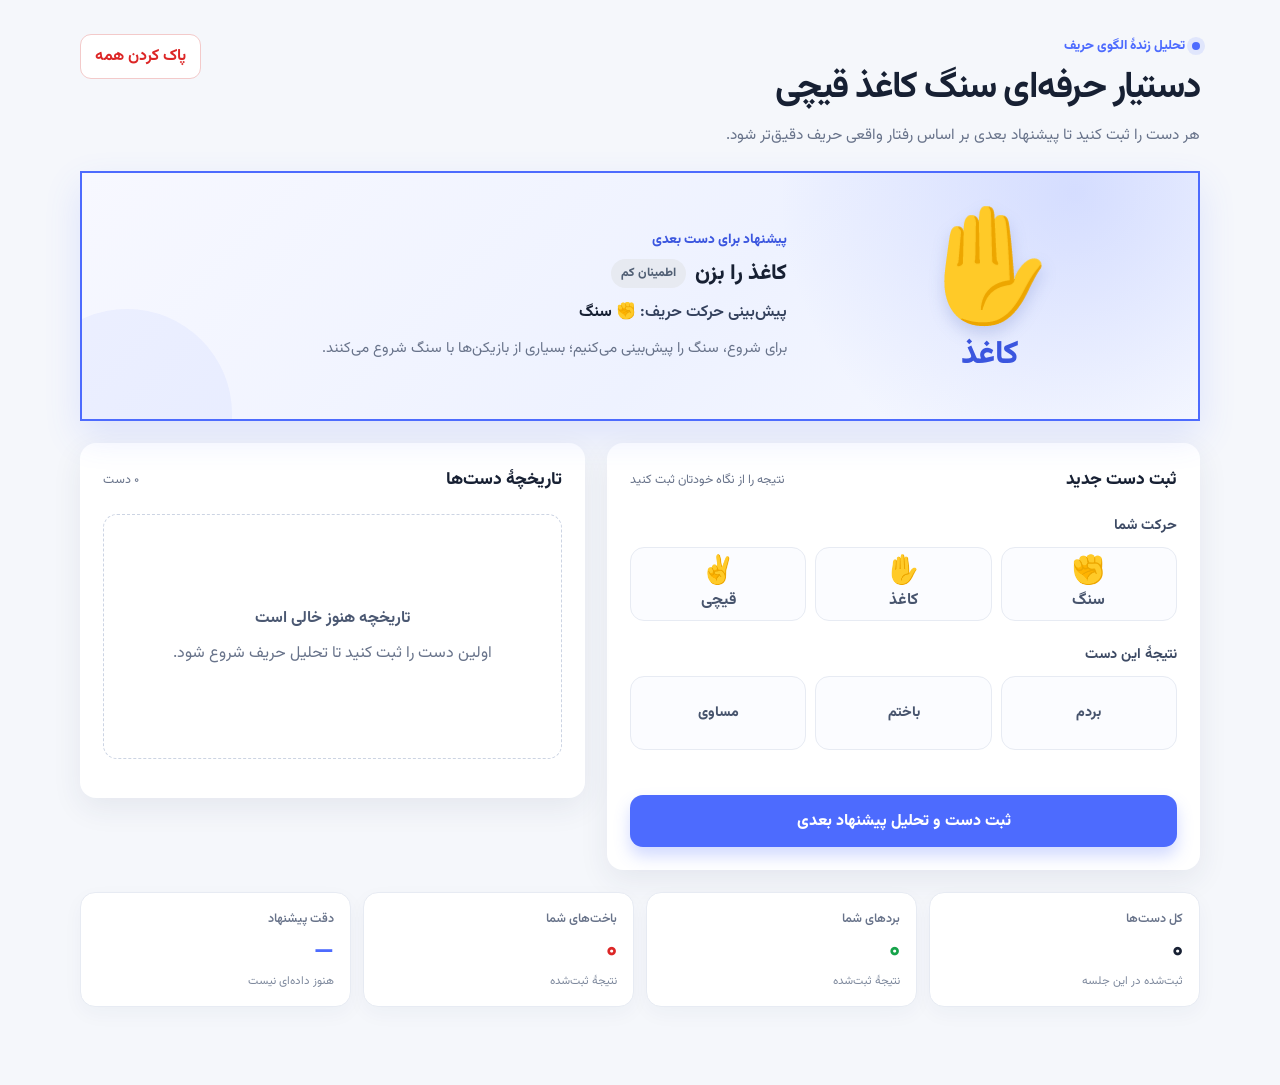
==== dastyar-sang-kaghaz-gheychi.html @ 6e05a7c1 "Add downloadable RPS assistant HTML file Co-authored-by: arena-agent <297053741+arena-agent@users.no" ====
<!doctype html>
<html lang="fa" dir="rtl">
<head>
  <meta charset="UTF-8" />
  <meta name="viewport" content="width=device-width, initial-scale=1.0" />
  <meta name="theme-color" content="#4d6bfe" />
  <title>دستیار حرفه‌ای سنگ کاغذ قیچی</title>
  <link rel="preconnect" href="https://fonts.googleapis.com" />
  <link rel="preconnect" href="https://fonts.gstatic.com" crossorigin />
  <link href="https://fonts.googleapis.com/css2?family=Vazirmatn:wght@400;500;600;700;800&display=swap" rel="stylesheet" />
  <style>
    :root {
      --bg: #f5f7fb;
      --card: #ffffff;
      --ink: #172033;
      --muted: #68738a;
      --line: #e7ebf3;
      --primary: #4d6bfe;
      --primary-dark: #3b56df;
      --primary-soft: #eef1ff;
      --win: #16a34a;
      --win-soft: #ecfdf3;
      --loss: #dc2626;
      --loss-soft: #fef2f2;
      --draw: #ca8a04;
      --draw-soft: #fefce8;
      --shadow: 0 10px 30px rgba(35, 52, 91, 0.08);
      --radius: 16px;
    }

    * { box-sizing: border-box; }

    html { scroll-behavior: smooth; }

    body {
      margin: 0;
      min-width: 320px;
      min-height: 100vh;
      background: var(--bg);
      color: var(--ink);
      font-family: "Vazirmatn", Tahoma, sans-serif;
    }

    button,
    input { font: inherit; }

    button { cursor: pointer; }

    button:focus-visible {
      outline: 3px solid rgba(77, 107, 254, 0.28);
      outline-offset: 3px;
    }

    .app-shell {
      width: min(1120px, calc(100% - 32px));
      margin: 0 auto;
      padding: 34px 0 56px;
    }

    .page-header {
      display: flex;
      align-items: flex-start;
      justify-content: space-between;
      gap: 20px;
      margin-bottom: 22px;
    }

    .eyebrow {
      display: inline-flex;
      align-items: center;
      gap: 7px;
      margin: 0 0 8px;
      color: var(--primary);
      font-size: 0.82rem;
      font-weight: 800;
    }

    .eyebrow::before {
      content: "";
      width: 8px;
      height: 8px;
      border-radius: 50%;
      background: var(--primary);
      box-shadow: 0 0 0 5px rgba(77, 107, 254, 0.12);
    }

    h1, h2, h3, p { margin-top: 0; }

    h1 {
      margin-bottom: 8px;
      font-size: clamp(1.55rem, 4vw, 2.3rem);
      line-height: 1.35;
      letter-spacing: -0.04em;
    }

    .page-header p:last-child {
      margin: 0;
      color: var(--muted);
      font-size: 0.96rem;
      line-height: 1.8;
    }

    .clear-button {
      flex: 0 0 auto;
      display: inline-flex;
      align-items: center;
      justify-content: center;
      gap: 7px;
      min-height: 42px;
      padding: 9px 14px;
      border: 1px solid #f3caca;
      border-radius: 11px;
      background: #fff;
      color: var(--loss);
      font-weight: 700;
      transition: 160ms ease;
    }

    .clear-button:hover {
      background: var(--loss-soft);
      border-color: #e99595;
    }

    .card {
      border-radius: var(--radius);
      background: var(--card);
      box-shadow: var(--shadow);
    }

    .suggestion-card {
      position: sticky;
      top: 12px;
      z-index: 5;
      overflow: hidden;
      margin-bottom: 22px;
      border: 2px solid var(--primary);
      background:
        radial-gradient(circle at 89% 8%, rgba(133, 155, 255, 0.27), transparent 29%),
        linear-gradient(135deg, #f7f8ff 0%, #eef2ff 56%, #f8faff 100%);
      box-shadow: 0 15px 35px rgba(77, 107, 254, 0.14);
    }

    .suggestion-card::after {
      content: "";
      position: absolute;
      left: -60px;
      bottom: -100px;
      width: 210px;
      height: 210px;
      border-radius: 50%;
      background: rgba(77, 107, 254, 0.06);
      pointer-events: none;
    }

    .suggestion-content {
      position: relative;
      z-index: 1;
      display: grid;
      grid-template-columns: minmax(170px, 0.85fr) minmax(0, 1.6fr);
      gap: 24px;
      align-items: center;
      min-height: 214px;
      padding: 25px 28px;
    }

    .suggestion-action {
      display: flex;
      align-items: center;
      justify-content: center;
      gap: 14px;
      padding: 14px;
      text-align: center;
    }

    .suggested-emoji {
      display: block;
      font-family: Arial, sans-serif;
      font-size: clamp(4.4rem, 9vw, 6.8rem);
      line-height: 1;
      filter: drop-shadow(0 8px 8px rgba(41, 65, 166, 0.18));
    }

    .suggested-name {
      display: block;
      margin-top: 9px;
      color: var(--primary-dark);
      font-size: clamp(1.45rem, 3vw, 2rem);
      font-weight: 800;
    }

    .suggestion-label {
      margin: 0 0 7px;
      color: var(--primary-dark);
      font-size: 0.85rem;
      font-weight: 800;
    }

    .suggestion-title-row {
      display: flex;
      align-items: center;
      flex-wrap: wrap;
      gap: 9px;
      margin-bottom: 9px;
    }

    .suggestion-heading {
      margin: 0;
      font-size: 1.34rem;
      font-weight: 800;
    }

    .confidence-badge,
    .result-badge,
    .suggestion-check {
      display: inline-flex;
      align-items: center;
      justify-content: center;
      border-radius: 999px;
      font-size: 0.76rem;
      font-weight: 800;
      white-space: nowrap;
    }

    .confidence-badge { padding: 5px 10px; }
    .confidence-high { background: #dcfce7; color: #14713a; }
    .confidence-medium { background: #fef3c7; color: #9a6700; }
    .confidence-low { background: #e7eaf1; color: #526075; }

    .prediction-line {
      margin: 0 0 10px;
      color: #34415d;
      font-size: 1rem;
      font-weight: 600;
    }

    .prediction-line strong { color: var(--ink); }

    .suggestion-reason {
      max-width: 660px;
      margin: 0;
      color: var(--muted);
      font-size: 0.92rem;
      line-height: 1.95;
    }

    .layout-grid {
      display: grid;
      grid-template-columns: minmax(0, 1.08fr) minmax(315px, 0.92fr);
      gap: 22px;
      align-items: start;
    }

    .form-card,
    .history-card,
    .insights-card {
      padding: 23px;
    }

    .section-heading {
      display: flex;
      align-items: center;
      justify-content: space-between;
      gap: 12px;
      margin-bottom: 21px;
    }

    .section-heading h2 {
      margin: 0;
      font-size: 1.08rem;
      font-weight: 800;
    }

    .section-help {
      color: var(--muted);
      font-size: 0.78rem;
    }

    .form-group + .form-group { margin-top: 22px; }

    .field-label {
      display: block;
      margin-bottom: 10px;
      color: #3d4a64;
      font-size: 0.9rem;
      font-weight: 700;
    }

    .move-selector,
    .result-selector {
      display: grid;
      grid-template-columns: repeat(3, minmax(0, 1fr));
      gap: 9px;
    }

    .move-button,
    .result-button {
      min-height: 74px;
      border: 1px solid var(--line);
      border-radius: 14px;
      background: #fbfcff;
      color: #47546d;
      transition: 160ms ease;
    }

    .move-button {
      display: flex;
      flex-direction: column;
      align-items: center;
      justify-content: center;
      gap: 3px;
      font-weight: 700;
    }

    .move-button .move-emoji {
      font-family: Arial, sans-serif;
      font-size: 1.73rem;
      line-height: 1.1;
    }

    .move-button:hover,
    .result-button:hover {
      transform: translateY(-2px);
      border-color: #bdc8ff;
      background: #f3f5ff;
    }

    .move-button.is-active {
      border-color: var(--primary);
      background: var(--primary);
      color: #fff;
      box-shadow: 0 7px 15px rgba(77, 107, 254, 0.25);
    }

    .result-button {
      padding: 9px 6px;
      font-size: 0.88rem;
      font-weight: 800;
    }

    .result-button.win.is-active { background: var(--win); border-color: var(--win); color: #fff; }
    .result-button.loss.is-active { background: var(--loss); border-color: var(--loss); color: #fff; }
    .result-button.draw.is-active { background: var(--draw); border-color: var(--draw); color: #fff; }

    .auto-opponent {
      display: flex;
      align-items: center;
      gap: 9px;
      min-height: 50px;
      padding: 10px 13px;
      border: 1px dashed #bfc9ea;
      border-radius: 12px;
      background: #f7f9ff;
      color: #52617d;
      font-size: 0.9rem;
    }

    .auto-opponent strong {
      color: var(--ink);
      font-size: 0.96rem;
    }

    .hidden { display: none !important; }

    .form-message {
      min-height: 20px;
      margin: 13px 0 0;
      color: var(--loss);
      font-size: 0.82rem;
      font-weight: 600;
    }

    .submit-button {
      width: 100%;
      min-height: 52px;
      margin-top: 12px;
      border: 0;
      border-radius: 13px;
      background: var(--primary);
      color: #fff;
      font-weight: 800;
      box-shadow: 0 9px 16px rgba(77, 107, 254, 0.25);
      transition: 160ms ease;
    }

    .submit-button:hover { background: var(--primary-dark); transform: translateY(-1px); }
    .submit-button:active { transform: translateY(1px); }

    .stats-grid {
      display: grid;
      grid-template-columns: repeat(4, minmax(0, 1fr));
      gap: 12px;
      margin: 22px 0;
    }

    .stat-card {
      min-height: 113px;
      padding: 16px;
      border: 1px solid var(--line);
      border-radius: 15px;
      background: var(--card);
      box-shadow: 0 7px 20px rgba(35, 52, 91, 0.04);
    }

    .stat-label {
      display: block;
      margin-bottom: 10px;
      color: var(--muted);
      font-size: 0.78rem;
      font-weight: 600;
    }

    .stat-value {
      display: block;
      color: var(--ink);
      font-size: 1.58rem;
      font-weight: 800;
      line-height: 1;
    }

    .stat-detail {
      display: block;
      margin-top: 8px;
      color: #7e899d;
      font-size: 0.72rem;
    }

    .stat-card.win .stat-value { color: var(--win); }
    .stat-card.loss .stat-value { color: var(--loss); }
    .stat-card.accuracy .stat-value { color: var(--primary); }

    .insights-card { margin-bottom: 22px; }

    .insight-list {
      display: grid;
      gap: 10px;
    }

    .insight-item {
      display: flex;
      align-items: flex-start;
      gap: 10px;
      padding: 12px;
      border: 1px solid var(--line);
      border-radius: 12px;
      background: #fbfcff;
      color: #43506a;
      font-size: 0.89rem;
      line-height: 1.8;
    }

    .insight-icon {
      flex: 0 0 auto;
      display: grid;
      place-items: center;
      width: 27px;
      height: 27px;
      border-radius: 9px;
      background: var(--primary-soft);
      color: var(--primary-dark);
      font-size: 0.92rem;
    }

    .insight-empty {
      margin: 0;
      color: var(--muted);
      font-size: 0.88rem;
      line-height: 1.85;
    }

    .history-card { min-height: 355px; }

    .history-list {
      display: grid;
      gap: 10px;
    }

    .history-row {
      display: grid;
      grid-template-columns: minmax(0, 1fr) auto;
      gap: 12px;
      align-items: center;
      padding: 13px;
      border: 1px solid var(--line);
      border-radius: 13px;
      background: #fcfdff;
    }

    .history-main { min-width: 0; }

    .history-moves {
      display: flex;
      align-items: center;
      gap: 8px;
      direction: ltr;
    }

    .history-move {
      display: inline-flex;
      align-items: center;
      gap: 5px;
      color: #293650;
      font-size: 0.91rem;
      font-weight: 700;
      white-space: nowrap;
    }

    .history-move .emoji {
      font-family: Arial, sans-serif;
      font-size: 1.25rem;
    }

    .history-move small {
      direction: rtl;
      color: var(--muted);
      font-size: 0.68rem;
      font-weight: 600;
    }

    .history-arrow {
      color: #9da8bb;
      font-size: 1.2rem;
    }

    .history-meta {
      display: flex;
      align-items: center;
      flex-wrap: wrap;
      gap: 7px;
      margin-top: 9px;
    }

    .result-badge { padding: 4px 9px; }
    .result-badge.win { background: var(--win-soft); color: var(--win); }
    .result-badge.loss { background: var(--loss-soft); color: var(--loss); }
    .result-badge.draw { background: var(--draw-soft); color: var(--draw); }

    .history-time {
      color: #98a2b3;
      font-size: 0.72rem;
    }

    .suggestion-check {
      gap: 4px;
      align-self: start;
      padding: 6px 8px;
    }

    .suggestion-check.correct { background: var(--win-soft); color: var(--win); }
    .suggestion-check.incorrect { background: var(--loss-soft); color: var(--loss); }

    .empty-state {
      display: grid;
      place-items: center;
      min-height: 245px;
      padding: 30px;
      border: 1px dashed #ccd4e3;
      border-radius: 14px;
      color: var(--muted);
      text-align: center;
      line-height: 1.9;
    }

    .empty-state strong {
      display: block;
      margin-bottom: 5px;
      color: #4b5872;
    }

    .toast {
      position: fixed;
      right: 50%;
      bottom: 22px;
      z-index: 20;
      display: flex;
      align-items: center;
      gap: 10px;
      width: min(430px, calc(100% - 32px));
      padding: 13px 16px;
      border: 1px solid transparent;
      border-radius: 14px;
      background: #fff;
      box-shadow: 0 16px 40px rgba(27, 38, 65, 0.2);
      color: #36425d;
      opacity: 0;
      pointer-events: none;
      transform: translate(50%, 18px);
      transition: opacity 190ms ease, transform 190ms ease;
    }

    .toast.show {
      opacity: 1;
      transform: translate(50%, 0);
    }

    .toast.success { border-color: #a7e4bc; background: #f2fdf6; }
    .toast.error { border-color: #f2b5b5; background: #fff6f6; }
    .toast.info { border-color: #c7d1ff; background: #f5f7ff; }

    .toast-icon {
      display: grid;
      place-items: center;
      width: 27px;
      height: 27px;
      border-radius: 50%;
      color: #fff;
      font-size: 0.8rem;
      font-weight: 800;
    }

    .toast.success .toast-icon { background: var(--win); }
    .toast.error .toast-icon { background: var(--loss); }
    .toast.info .toast-icon { background: var(--primary); }

    .toast-text { font-size: 0.88rem; font-weight: 600; line-height: 1.7; }

    @media (max-width: 830px) {
      .layout-grid { grid-template-columns: 1fr; }
      .history-card { min-height: auto; }
    }

    @media (max-width: 650px) {
      .app-shell { width: min(100% - 22px, 1120px); padding-top: 21px; }
      .page-header { margin-bottom: 17px; }
      .page-header p:last-child { font-size: 0.87rem; }
      .clear-button { min-height: 38px; padding: 8px 10px; font-size: 0.77rem; }
      .suggestion-card { top: 7px; margin-bottom: 16px; }
      .suggestion-content { grid-template-columns: 92px minmax(0, 1fr); gap: 10px; min-height: 160px; padding: 17px 13px; }
      .suggestion-action { padding: 5px; }
      .suggested-emoji { font-size: 4rem; }
      .suggested-name { margin-top: 4px; font-size: 1.1rem; }
      .suggestion-heading { font-size: 1.08rem; }
      .suggestion-reason { font-size: 0.78rem; line-height: 1.75; }
      .prediction-line { margin-bottom: 7px; font-size: 0.88rem; }
      .form-card, .history-card, .insights-card { padding: 17px; }
      .move-button { min-height: 67px; font-size: 0.82rem; }
      .move-button .move-emoji { font-size: 1.55rem; }
      .result-button { font-size: 0.78rem; }
      .stats-grid { grid-template-columns: repeat(2, minmax(0, 1fr)); gap: 9px; margin: 16px 0; }
      .stat-card { min-height: 101px; padding: 13px; }
      .stat-value { font-size: 1.42rem; }
      .history-row { grid-template-columns: 1fr; gap: 8px; }
      .suggestion-check { justify-self: start; }
      .toast { bottom: 12px; }
    }

    @media (max-width: 390px) {
      .page-header { gap: 11px; }
      h1 { font-size: 1.32rem; }
      .clear-button { font-size: 0; width: 40px; padding: 0; }
      .clear-button::before { content: "🗑"; font-size: 1rem; }
      .suggestion-content { grid-template-columns: 83px minmax(0, 1fr); }
      .history-moves { gap: 5px; }
      .history-move { font-size: 0.79rem; }
    }

    @media (prefers-reduced-motion: reduce) {
      *, *::before, *::after { scroll-behavior: auto !important; transition: none !important; }
    }
  </style>
</head>
<body>
  <main class="app-shell">
    <header class="page-header">
      <div>
        <p class="eyebrow">تحلیل زندهٔ الگوی حریف</p>
        <h1>دستیار حرفه‌ای سنگ کاغذ قیچی</h1>
        <p>هر دست را ثبت کنید تا پیشنهاد بعدی بر اساس رفتار واقعی حریف دقیق‌تر شود.</p>
      </div>
      <button id="clear-all" class="clear-button" type="button" aria-label="پاک کردن همهٔ تاریخچه">پاک کردن همه</button>
    </header>

    <section class="suggestion-card" aria-labelledby="suggestion-heading">
      <div id="suggestion-content" class="suggestion-content"></div>
    </section>

    <section class="layout-grid" aria-label="ثبت دست و تاریخچه">
      <form id="hand-form" class="form-card card" novalidate>
        <div class="section-heading">
          <h2>ثبت دست جدید</h2>
          <span class="section-help">نتیجه را از نگاه خودتان ثبت کنید</span>
        </div>

        <div class="form-group">
          <span class="field-label">حرکت شما</span>
          <div id="my-move-selector" class="move-selector" role="group" aria-label="انتخاب حرکت شما"></div>
        </div>

        <div class="form-group">
          <span class="field-label">نتیجهٔ این دست</span>
          <div id="result-selector" class="result-selector" role="group" aria-label="انتخاب نتیجه"></div>
        </div>

        <div id="opponent-section" class="form-group hidden">
          <span class="field-label">حرکت حریف</span>
          <div id="opponent-move-selector" class="move-selector" role="group" aria-label="انتخاب حرکت حریف"></div>
        </div>

        <div id="auto-opponent" class="auto-opponent hidden" aria-live="polite"></div>
        <p id="form-message" class="form-message" aria-live="polite"></p>
        <button class="submit-button" type="submit">ثبت دست و تحلیل پیشنهاد بعدی</button>
      </form>

      <aside class="history-card card" aria-labelledby="history-heading">
        <div class="section-heading">
          <h2 id="history-heading">تاریخچهٔ دست‌ها</h2>
          <span id="history-count" class="section-help">۰ دست</span>
        </div>
        <div id="history-list" class="history-list"></div>
      </aside>
    </section>

    <section id="stats-grid" class="stats-grid" aria-label="آمار بازی"></section>

    <section id="insights-card" class="insights-card card hidden" aria-labelledby="insights-heading">
      <div class="section-heading">
        <h2 id="insights-heading">بینش‌های حریف</h2>
        <span class="section-help">بر پایهٔ داده‌های ثبت‌شده</span>
      </div>
      <div id="insight-list" class="insight-list"></div>
    </section>
  </main>

  <div id="toast" class="toast" role="status" aria-live="polite">
    <span id="toast-icon" class="toast-icon">✓</span>
    <span id="toast-text" class="toast-text"></span>
  </div>

  <script>
    (() => {
      "use strict";

      const MOVES = {
        rock: {
          name: "سنگ",
          emoji: "✊",
          beats: "scissors",
          beatenBy: "paper",
          next: "paper"
        },
        paper: {
          name: "کاغذ",
          emoji: "✋",
          beats: "rock",
          beatenBy: "scissors",
          next: "scissors"
        },
        scissors: {
          name: "قیچی",
          emoji: "✌️",
          beats: "paper",
          beatenBy: "rock",
          next: "rock"
        }
      };

      const MOVE_KEYS = Object.keys(MOVES);
      const RESULT_INFO = {
        won: { label: "بردم", className: "win" },
        lost: { label: "باختم", className: "loss" },
        draw: { label: "مساوی", className: "draw" }
      };
      const CONFIDENCE_INFO = {
        high: { label: "اطمینان بالا", className: "confidence-high" },
        medium: { label: "اطمینان متوسط", className: "confidence-medium" },
        low: { label: "اطمینان کم", className: "confidence-low" }
      };

      const state = {
        history: [],
        form: {
          myMove: "",
          result: "",
          opponentMove: ""
        },
        currentSuggestion: null
      };

      const elements = {
        suggestion: document.getElementById("suggestion-content"),
        form: document.getElementById("hand-form"),
        myMoveSelector: document.getElementById("my-move-selector"),
        resultSelector: document.getElementById("result-selector"),
        opponentSection: document.getElementById("opponent-section"),
        opponentMoveSelector: document.getElementById("opponent-move-selector"),
        autoOpponent: document.getElementById("auto-opponent"),
        formMessage: document.getElementById("form-message"),
        stats: document.getElementById("stats-grid"),
        insightsCard: document.getElementById("insights-card"),
        insightList: document.getElementById("insight-list"),
        historyList: document.getElementById("history-list"),
        historyCount: document.getElementById("history-count"),
        clearAll: document.getElementById("clear-all"),
        toast: document.getElementById("toast"),
        toastIcon: document.getElementById("toast-icon"),
        toastText: document.getElementById("toast-text")
      };

      let toastTimer;

      function faNumber(value) {
        return new Intl.NumberFormat("fa-IR").format(value);
      }

      function faPercent(value) {
        return `${new Intl.NumberFormat("fa-IR", { maximumFractionDigits: 0 }).format(value)}٪`;
      }

      function countMoves(records) {
        const counts = Object.fromEntries(MOVE_KEYS.map((move) => [move, 0]));
        records.forEach((record) => { counts[record.opponentMove] += 1; });
        return counts;
      }

      function getTopMove(records) {
        const counts = countMoves(records);
        return MOVE_KEYS.reduce((top, move) => {
          return counts[move] > counts[top] ? move : top;
        }, MOVE_KEYS[0]);
      }

      function suggestionFromPrediction(predicted, confidence, reason, source) {
        return {
          suggested: MOVES[predicted].beatenBy,
          predicted,
          confidence,
          reason,
          source
        };
      }

      // موتور پیشنهاد: اول Markov، سپس فراوانی و در آخر رفتار پس از نتیجهٔ قبلی.
      function computeSuggestion(history) {
        if (history.length === 0) {
          return suggestionFromPrediction(
            "rock",
            "low",
            "برای شروع، سنگ را پیش‌بینی می‌کنیم؛ بسیاری از بازیکن‌ها با سنگ شروع می‌کنند.",
            "شروع بازی"
          );
        }

        const lastOpp = history[history.length - 1].opponentMove;
        const transitions = [];
        for (let index = 0; index < history.length - 1; index += 1) {
          if (history[index].opponentMove === lastOpp) {
            transitions.push(history[index + 1].opponentMove);
          }
        }

        if (transitions.length >= 2) {
          const transitionCounts = Object.fromEntries(MOVE_KEYS.map((move) => [move, 0]));
          transitions.forEach((move) => { transitionCounts[move] += 1; });
          const predicted = MOVE_KEYS.reduce((top, move) => {
            return transitionCounts[move] > transitionCounts[top] ? move : top;
          }, MOVE_KEYS[0]);
          const probability = transitionCounts[predicted] / transitions.length;

          if (probability >= 0.5) {
            return suggestionFromPrediction(
              predicted,
              probability >= 0.7 ? "high" : "medium",
              `پس از «${MOVES[lastOpp].name}»، حریف در ${faPercent(probability * 100)} از ${faNumber(transitions.length)} الگوی قبلی «${MOVES[predicted].name}» زده است.`,
              "زنجیرهٔ مارکوف"
            );
          }
        }

        const counts = countMoves(history);
        const predictedByFrequency = getTopMove(history);
        const frequency = counts[predictedByFrequency] / history.length;
        if (counts[predictedByFrequency] >= 3 && frequency >= 0.45) {
          return suggestionFromPrediction(
            predictedByFrequency,
            "medium",
            `«${MOVES[predictedByFrequency].name}» ${faNumber(counts[predictedByFrequency])} بار از ${faNumber(history.length)} دست (${faPercent(frequency * 100)}) تکرار شده است.`,
            "تحلیل فراوانی"
          );
        }

        const lastRecord = history[history.length - 1];
        if (lastRecord.result === "lost") {
          return suggestionFromPrediction(
            lastOpp,
            "low",
            `حریف دست قبل را با «${MOVES[lastOpp].name}» برده است؛ احتمال می‌دهیم همان حرکت را تکرار کند.`,
            "رفتار پس از برد حریف"
          );
        }

        if (lastRecord.result === "won") {
          const predicted = MOVES[lastOpp].next;
          return suggestionFromPrediction(
            predicted,
            "low",
            `حریف با «${MOVES[lastOpp].name}» باخته است؛ در چرخهٔ سنگ ← کاغذ ← قیچی، حرکت بعدی را پیش‌بینی می‌کنیم.`,
            "رفتار پس از باخت حریف"
          );
        }

        return suggestionFromPrediction(
          lastOpp,
          "low",
          `دست قبل با «${MOVES[lastOpp].name}» مساوی شده است؛ در حالت مساوی احتمال تکرار همان حرکت را در نظر می‌گیریم.`,
          "رفتار پس از مساوی"
        );
      }

      function getAutoOpponent() {
        if (!state.form.myMove) return "";
        if (state.form.result === "won") return MOVES[state.form.myMove].beats;
        if (state.form.result === "draw") return state.form.myMove;
        return "";
      }

      function getResolvedOpponent() {
        return state.form.result === "lost" ? state.form.opponentMove : getAutoOpponent();
      }

      function moveButtonHTML(move, selected, dataAttribute, labelPrefix) {
        const item = MOVES[move];
        return `
          <button
            class="move-button ${selected === move ? "is-active" : ""}"
            type="button"
            data-${dataAttribute}="${move}"
            aria-pressed="${selected === move}"
            aria-label="${labelPrefix} ${item.name}"
          >
            <span class="move-emoji" aria-hidden="true">${item.emoji}</span>
            <span>${item.name}</span>
          </button>`;
      }

      function renderSuggestion() {
        const suggestion = state.currentSuggestion;
        const suggested = MOVES[suggestion.suggested];
        const predicted = MOVES[suggestion.predicted];
        const confidence = CONFIDENCE_INFO[suggestion.confidence];

        elements.suggestion.innerHTML = `
          <div class="suggestion-action" aria-label="حرکت پیشنهادی ${suggested.name}">
            <div>
              <span class="suggested-emoji" aria-hidden="true">${suggested.emoji}</span>
              <span class="suggested-name">${suggested.name}</span>
            </div>
          </div>
          <div>
            <p class="suggestion-label">پیشنهاد برای دست بعدی</p>
            <div class="suggestion-title-row">
              <h2 id="suggestion-heading" class="suggestion-heading">${suggested.name} را بزن</h2>
              <span class="confidence-badge ${confidence.className}">${confidence.label}</span>
            </div>
            <p class="prediction-line">پیش‌بینی حرکت حریف: <strong>${predicted.emoji} ${predicted.name}</strong></p>
            <p class="suggestion-reason">${suggestion.reason}</p>
          </div>`;
      }

      function renderForm() {
        elements.myMoveSelector.innerHTML = MOVE_KEYS.map((move) => {
          return moveButtonHTML(move, state.form.myMove, "own", "حرکت شما:");
        }).join("");

        elements.resultSelector.innerHTML = Object.entries(RESULT_INFO).map(([key, info]) => `
          <button
            class="result-button ${info.className} ${state.form.result === key ? "is-active" : ""}"
            type="button"
            data-result="${key}"
            aria-pressed="${state.form.result === key}"
          >${info.label}</button>`).join("");

        const needsOpponentSelection = state.form.result === "lost";
        elements.opponentSection.classList.toggle("hidden", !needsOpponentSelection);
        elements.autoOpponent.classList.toggle("hidden", needsOpponentSelection || !state.form.result || !state.form.myMove);

        if (needsOpponentSelection) {
          elements.opponentMoveSelector.innerHTML = MOVE_KEYS.map((move) => {
            return moveButtonHTML(move, state.form.opponentMove, "opponent", "حرکت حریف:");
          }).join("");
        }

        if (!needsOpponentSelection && state.form.result && state.form.myMove) {
          const opponent = MOVES[getAutoOpponent()];
          const description = state.form.result === "won" ? "چون بردید، حرکتِ مغلوب حریف محاسبه شد:" : "چون مساوی شده‌اید، حرکت حریف همان حرکت شماست:";
          elements.autoOpponent.innerHTML = `<span>ℹ️</span><span>${description} <strong>${opponent.emoji} ${opponent.name}</strong></span>`;
        }
      }

      function buildStats() {
        const wins = state.history.filter((record) => record.result === "won").length;
        const losses = state.history.filter((record) => record.result === "lost").length;
        const correct = state.history.filter((record) => record.suggestionCorrect).length;
        const accuracy = state.history.length ? (correct / state.history.length) * 100 : 0;
        return [
          { label: "کل دست‌ها", value: faNumber(state.history.length), detail: "ثبت‌شده در این جلسه", className: "" },
          { label: "بردهای شما", value: faNumber(wins), detail: "نتیجهٔ ثبت‌شده", className: "win" },
          { label: "باخت‌های شما", value: faNumber(losses), detail: "نتیجهٔ ثبت‌شده", className: "loss" },
          { label: "دقت پیشنهاد", value: state.history.length ? faPercent(accuracy) : "—", detail: state.history.length ? `${faNumber(correct)} پیشنهاد درست` : "هنوز داده‌ای نیست", className: "accuracy" }
        ];
      }

      function renderStats() {
        elements.stats.innerHTML = buildStats().map((stat) => `
          <article class="stat-card ${stat.className}">
            <span class="stat-label">${stat.label}</span>
            <strong class="stat-value">${stat.value}</strong>
            <span class="stat-detail">${stat.detail}</span>
          </article>`).join("");
      }

      function buildInsights() {
        if (state.history.length < 3) return [];
        const insights = [];
        const counts = countMoves(state.history);
        const topMove = getTopMove(state.history);
        const topRate = counts[topMove] / state.history.length;

        if (topRate >= 0.4) {
          insights.push(`پرتکرارترین حرکت حریف «${MOVES[topMove].emoji} ${MOVES[topMove].name}» است؛ ${faPercent(topRate * 100)} از همهٔ دست‌ها.`);
        }

        const opponentWinTransitions = [];
        const opponentLossTransitions = [];
        for (let index = 0; index < state.history.length - 1; index += 1) {
          const current = state.history[index];
          const next = state.history[index + 1];
          if (current.result === "lost") {
            opponentWinTransitions.push(next.opponentMove !== current.opponentMove);
          }
          if (current.result === "won") {
            opponentLossTransitions.push(next.opponentMove === current.opponentMove);
          }
        }

        if (opponentWinTransitions.length >= 2) {
          const changed = opponentWinTransitions.filter(Boolean).length;
          insights.push(`پس از برد حریف، در ${faPercent((changed / opponentWinTransitions.length) * 100)} موارد حرکتش را تغییر داده است.`);
        }

        let longestStreak = 1;
        let currentStreak = 1;
        for (let index = 1; index < state.history.length; index += 1) {
          if (state.history[index].opponentMove === state.history[index - 1].opponentMove) {
            currentStreak += 1;
            longestStreak = Math.max(longestStreak, currentStreak);
          } else {
            currentStreak = 1;
          }
        }
        if (longestStreak >= 2) {
          insights.push(`طولانی‌ترین زنجیرهٔ تکرار متوالی حریف ${faNumber(longestStreak)} دست بوده است.`);
        }

        if (opponentLossTransitions.length >= 2) {
          const repeated = opponentLossTransitions.filter(Boolean).length;
          insights.push(`پس از باخت حریف، در ${faPercent((repeated / opponentLossTransitions.length) * 100)} موارد همان حرکت را تکرار کرده است.`);
        }

        return insights;
      }

      function renderInsights() {
        if (state.history.length < 3) {
          elements.insightsCard.classList.add("hidden");
          return;
        }

        const insights = buildInsights();
        elements.insightsCard.classList.remove("hidden");
        elements.insightList.innerHTML = insights.length
          ? insights.map((insight) => `<div class="insight-item"><span class="insight-icon">⌁</span><span>${insight}</span></div>`).join("")
          : `<p class="insight-empty">دادهٔ اولیه جمع شده است؛ چند دست دیگر ثبت کنید تا الگوی قابل اتکاتری دیده شود.</p>`;
      }

      function formatTime(timestamp) {
        return new Intl.DateTimeFormat("fa-IR", { hour: "2-digit", minute: "2-digit" }).format(new Date(timestamp));
      }

      function renderHistory() {
        elements.historyCount.textContent = `${faNumber(state.history.length)} دست`;
        if (!state.history.length) {
          elements.historyList.innerHTML = `
            <div class="empty-state">
              <div><strong>تاریخچه هنوز خالی است</strong>اولین دست را ثبت کنید تا تحلیل حریف شروع شود.</div>
            </div>`;
          return;
        }

        elements.historyList.innerHTML = [...state.history].reverse().map((record) => {
          const mine = MOVES[record.myMove];
          const opponent = MOVES[record.opponentMove];
          const result = RESULT_INFO[record.result];
          const correctClass = record.suggestionCorrect ? "correct" : "incorrect";
          const correctText = record.suggestionCorrect ? "✓ پیشنهاد درست" : "✗ پیشنهاد نادرست";
          return `
            <article class="history-row">
              <div class="history-main">
                <div class="history-moves" aria-label="حرکت من ${mine.name} و حرکت حریف ${opponent.name}">
                  <span class="history-move"><span class="emoji">${mine.emoji}</span><span><small>من</small> ${mine.name}</span></span>
                  <span class="history-arrow" aria-hidden="true">←</span>
                  <span class="history-move"><span class="emoji">${opponent.emoji}</span><span><small>حریف</small> ${opponent.name}</span></span>
                </div>
                <div class="history-meta">
                  <span class="result-badge ${result.className}">${result.label}</span>
                  <span class="history-time">${formatTime(record.timestamp)}</span>
                </div>
              </div>
              <span class="suggestion-check ${correctClass}">${correctText}</span>
            </article>`;
        }).join("");
      }

      function render() {
        renderSuggestion();
        renderForm();
        renderStats();
        renderInsights();
        renderHistory();
      }

      function showToast(text, type) {
        const icon = type === "success" ? "✓" : type === "error" ? "!" : "i";
        elements.toast.className = `toast ${type}`;
        elements.toastIcon.textContent = icon;
        elements.toastText.textContent = text;
        window.clearTimeout(toastTimer);
        requestAnimationFrame(() => elements.toast.classList.add("show"));
        toastTimer = window.setTimeout(() => {
          elements.toast.classList.remove("show");
        }, 3800);
      }

      function validateForm() {
        if (!state.form.myMove) return "ابتدا حرکت خودتان را انتخاب کنید.";
        if (!state.form.result) return "نتیجهٔ این دست را انتخاب کنید.";
        if (state.form.result === "lost" && !state.form.opponentMove) return "چون باخته‌اید، حرکت حریف را هم انتخاب کنید.";
        if (state.form.result === "lost" && MOVES[state.form.opponentMove].beats !== state.form.myMove) {
          return `برای ثبت باخت، حریف باید حرکتی را زده باشد که «${MOVES[state.form.myMove].name}» شما را می‌برد.`;
        }
        return "";
      }

      function setFormMessage(message) {
        elements.formMessage.textContent = message;
      }

      elements.myMoveSelector.addEventListener("click", (event) => {
        const button = event.target.closest("[data-own]");
        if (!button) return;
        state.form.myMove = button.dataset.own;
        setFormMessage("");
        renderForm();
      });

      elements.resultSelector.addEventListener("click", (event) => {
        const button = event.target.closest("[data-result]");
        if (!button) return;
        state.form.result = button.dataset.result;
        state.form.opponentMove = "";
        setFormMessage("");
        renderForm();
      });

      elements.opponentMoveSelector.addEventListener("click", (event) => {
        const button = event.target.closest("[data-opponent]");
        if (!button) return;
        state.form.opponentMove = button.dataset.opponent;
        setFormMessage("");
        renderForm();
      });

      elements.form.addEventListener("submit", (event) => {
        event.preventDefault();
        const error = validateForm();
        if (error) {
          setFormMessage(error);
          showToast(error, "error");
          return;
        }

        const opponentMove = getResolvedOpponent();
        const previousSuggestion = state.currentSuggestion;
        const suggestionCorrect = MOVES[previousSuggestion.suggested].beats === opponentMove;
        const record = {
          id: `${Date.now()}-${Math.random().toString(16).slice(2)}`,
          timestamp: Date.now(),
          myMove: state.form.myMove,
          opponentMove,
          result: state.form.result,
          suggestion: previousSuggestion,
          suggestionCorrect
        };

        state.history.push(record);
        state.currentSuggestion = computeSuggestion(state.history);
        state.form = { myMove: "", result: "", opponentMove: "" };
        setFormMessage("");
        render();

        if (suggestionCorrect) {
          showToast(`پیشنهاد قبلی درست بود؛ «${MOVES[previousSuggestion.suggested].name}» حرکت حریف را می‌برد.`, "success");
        } else {
          showToast("پیشنهاد قبلی حریف را نمی‌برد؛ الگوی جدید برای دست بعدی محاسبه شد.", "error");
        }
      });

      elements.clearAll.addEventListener("click", () => {
        const confirmed = window.confirm("همهٔ دست‌ها، آمار و تحلیل‌های این جلسه پاک شوند؟");
        if (!confirmed) return;
        state.history = [];
        state.form = { myMove: "", result: "", opponentMove: "" };
        state.currentSuggestion = computeSuggestion(state.history);
        setFormMessage("");
        render();
        showToast("تاریخچه پاک شد و تحلیل از نو شروع شد.", "info");
      });

      state.currentSuggestion = computeSuggestion(state.history);
      render();
    })();
  </script>
</body>
</html>
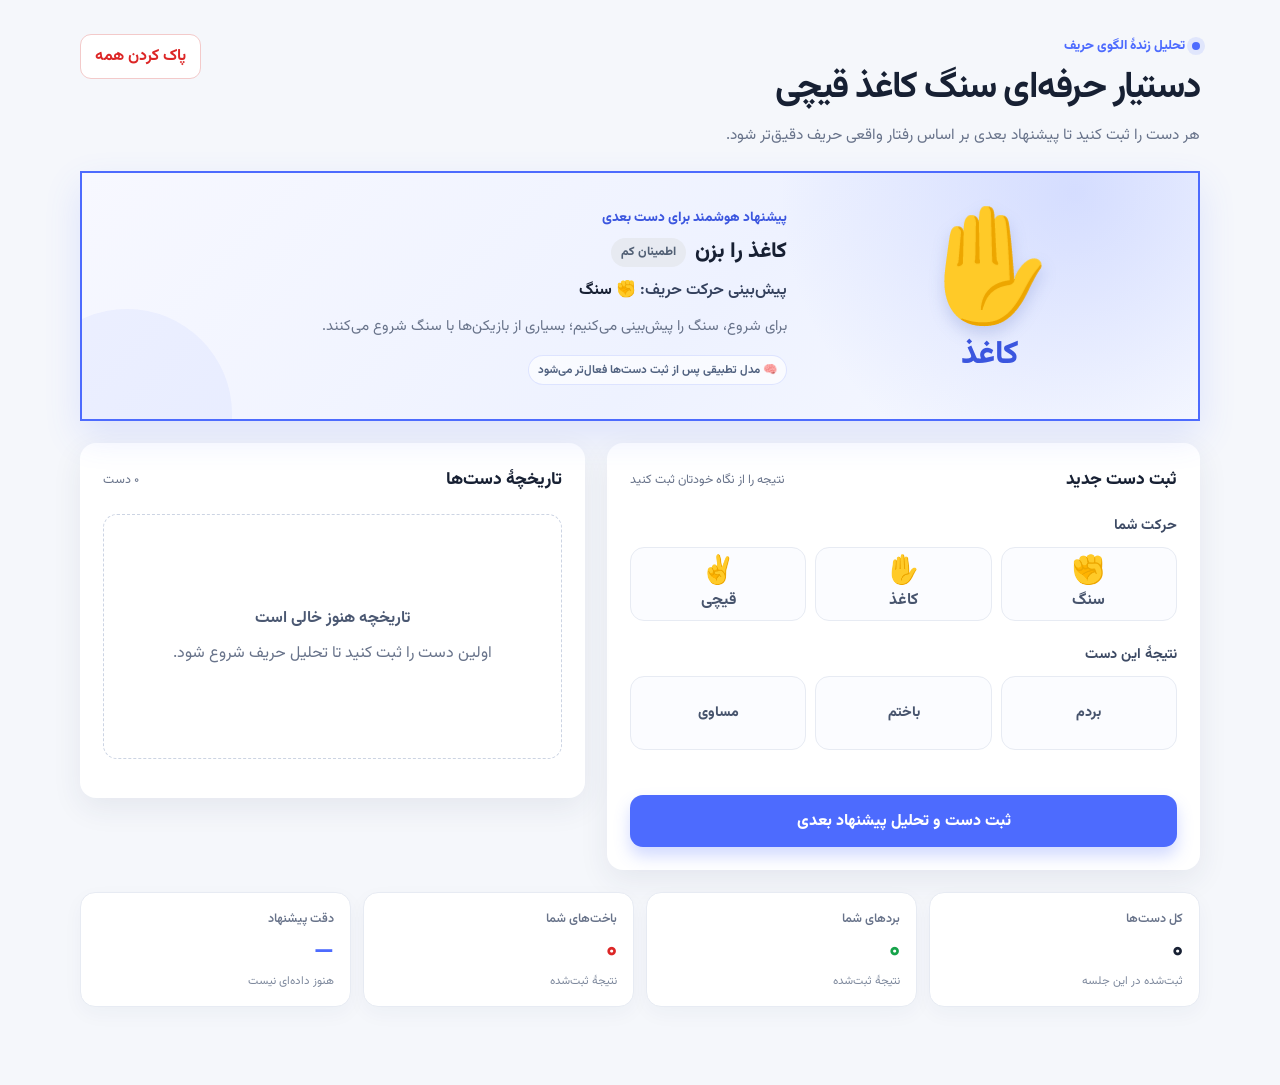
==== commit e0de0fea: "Strengthen adaptive RPS prediction engine Co-authored-by: arena-agent <297053741+arena-agent@users.n" ====
--- a/dastyar-sang-kaghaz-gheychi.html
+++ b/dastyar-sang-kaghaz-gheychi.html
@@ -243,6 +243,28 @@
       line-height: 1.95;
     }
 
+    .model-meta {
+      display: flex;
+      flex-wrap: wrap;
+      gap: 7px;
+      margin-top: 13px;
+    }
+
+    .model-chip {
+      display: inline-flex;
+      align-items: center;
+      gap: 5px;
+      padding: 5px 9px;
+      border: 1px solid rgba(77, 107, 254, 0.16);
+      border-radius: 999px;
+      background: rgba(255, 255, 255, 0.64);
+      color: #50617f;
+      font-size: 0.72rem;
+      font-weight: 700;
+    }
+
+    .model-chip strong { color: var(--primary-dark); }
+
     .layout-grid {
       display: grid;
       grid-template-columns: minmax(0, 1.08fr) minmax(315px, 0.92fr);
@@ -805,6 +827,9 @@
         return `${new Intl.NumberFormat("fa-IR", { maximumFractionDigits: 0 }).format(value)}٪`;
       }
 
+      const ANALYSIS_WINDOW = 72;
+      const RECENCY_DECAY = 0.86;
+
       function countMoves(records) {
         const counts = Object.fromEntries(MOVE_KEYS.map((move) => [move, 0]));
         records.forEach((record) => { counts[record.opponentMove] += 1; });
@@ -818,92 +843,367 @@
         }, MOVE_KEYS[0]);
       }
 
-      function suggestionFromPrediction(predicted, confidence, reason, source) {
+      function emptyMoveScores() {
+        return Object.fromEntries(MOVE_KEYS.map((move) => [move, 0]));
+      }
+
+      function topScoredMove(scores) {
+        return MOVE_KEYS.reduce((top, move) => {
+          return scores[move] > scores[top] ? move : top;
+        }, MOVE_KEYS[0]);
+      }
+
+      function sameSequence(left, right) {
+        return left.length === right.length && left.every((value, index) => value === right[index]);
+      }
+
+      function makeDistributionExpert({ id, label, baseWeight, events, dataLength, minSamples = 2 }) {
+        if (events.length < minSamples) return null;
+
+        const scores = emptyMoveScores();
+        events.forEach((event) => {
+          const age = Math.max(0, dataLength - 1 - event.index);
+          scores[event.move] += Math.pow(RECENCY_DECAY, age);
+        });
+
+        const total = MOVE_KEYS.reduce((sum, move) => sum + scores[move], 0);
+        if (!total) return null;
+
+        const predicted = topScoredMove(scores);
+        const probability = scores[predicted] / total;
+        const evidenceFactor = Math.min(1.4, 0.6 + events.length / 4);
+
+        return {
+          id,
+          label,
+          predicted,
+          samples: events.length,
+          probability,
+          weight: baseWeight * (0.65 + probability) * evidenceFactor
+        };
+      }
+
+      function getSequenceExpert(history, order) {
+        if (history.length <= order) return null;
+
+        const context = history.slice(-order).map((record) => record.opponentMove);
+        const events = [];
+
+        for (let index = order; index < history.length; index += 1) {
+          const priorSequence = history
+            .slice(index - order, index)
+            .map((record) => record.opponentMove);
+
+          if (sameSequence(priorSequence, context)) {
+            events.push({ move: history[index].opponentMove, index });
+          }
+        }
+
+        return makeDistributionExpert({
+          id: `sequence-${order}`,
+          label: `الگوی دنباله‌ای ${faNumber(order)} حرکتی`,
+          baseWeight: order === 3 ? 2.25 : order === 2 ? 1.95 : 1.65,
+          events,
+          dataLength: history.length,
+          minSamples: 2
+        });
+      }
+
+      function getPriorityMarkovExpert(history) {
+        if (history.length < 3) return null;
+        const lastOpponentMove = history[history.length - 1].opponentMove;
+        const events = [];
+
+        for (let index = 0; index < history.length - 1; index += 1) {
+          if (history[index].opponentMove === lastOpponentMove) {
+            events.push({ move: history[index + 1].opponentMove, index: index + 1 });
+          }
+        }
+
+        const expert = makeDistributionExpert({
+          id: "priority-markov",
+          label: "مارکوف اولویت‌دار",
+          baseWeight: 2.75,
+          events,
+          dataLength: history.length,
+          minSamples: 2
+        });
+
+        return expert && expert.probability >= 0.5 ? expert : null;
+      }
+
+      function getPriorityFrequencyExpert(history) {
+        if (history.length < 3) return null;
+        const counts = countMoves(history);
+        const predicted = getTopMove(history);
+        const share = counts[predicted] / history.length;
+        if (counts[predicted] < 3 || share < 0.45) return null;
+
+        return {
+          id: "priority-frequency",
+          label: "فراوانی اولویت‌دار",
+          predicted,
+          samples: counts[predicted],
+          probability: share,
+          weight: 2.15 * (0.65 + share)
+        };
+      }
+
+      function getOutcomeExpert(history) {
+        if (history.length < 3) return null;
+        const lastResult = history[history.length - 1].result;
+        const events = [];
+
+        for (let index = 1; index < history.length; index += 1) {
+          if (history[index - 1].result === lastResult) {
+            events.push({ move: history[index].opponentMove, index });
+          }
+        }
+
+        return makeDistributionExpert({
+          id: "outcome",
+          label: "واکنش به نتیجهٔ قبلی",
+          baseWeight: 1.4,
+          events,
+          dataLength: history.length
+        });
+      }
+
+      function getOutcomeMoveExpert(history) {
+        if (history.length < 3) return null;
+        const last = history[history.length - 1];
+        const events = [];
+
+        for (let index = 1; index < history.length; index += 1) {
+          const prior = history[index - 1];
+          if (prior.result === last.result && prior.opponentMove === last.opponentMove) {
+            events.push({ move: history[index].opponentMove, index });
+          }
+        }
+
+        return makeDistributionExpert({
+          id: "outcome-move",
+          label: "ترکیب حرکت و نتیجه",
+          baseWeight: 1.85,
+          events,
+          dataLength: history.length
+        });
+      }
+
+      function getMyMoveExpert(history) {
+        if (history.length < 3) return null;
+        const lastMyMove = history[history.length - 1].myMove;
+        const events = [];
+
+        for (let index = 1; index < history.length; index += 1) {
+          if (history[index - 1].myMove === lastMyMove) {
+            events.push({ move: history[index].opponentMove, index });
+          }
+        }
+
+        return makeDistributionExpert({
+          id: "my-move",
+          label: "واکنش به حرکت قبلی شما",
+          baseWeight: 1.05,
+          events,
+          dataLength: history.length
+        });
+      }
+
+      function getRecentExpert(history) {
+        if (history.length < 3) return null;
+        const start = Math.max(0, history.length - 10);
+        const events = history.slice(start).map((record, offset) => ({
+          move: record.opponentMove,
+          index: start + offset
+        }));
+
+        return makeDistributionExpert({
+          id: "recent",
+          label: "روند دست‌های اخیر",
+          baseWeight: 1.15,
+          events,
+          dataLength: history.length,
+          minSamples: 3
+        });
+      }
+
+      function getFrequencyExpert(history) {
+        if (history.length < 3) return null;
+        const events = history.map((record, index) => ({
+          move: record.opponentMove,
+          index
+        }));
+
+        return makeDistributionExpert({
+          id: "frequency",
+          label: "فراوانی کلی",
+          baseWeight: 0.95,
+          events,
+          dataLength: history.length,
+          minSamples: 3
+        });
+      }
+
+      function getPsychologyExpert(history) {
+        const last = history[history.length - 1];
+        let predicted = last.opponentMove;
+        let label = "تکرار پس از مساوی";
+
+        if (last.result === "lost") {
+          label = "تکرار پس از برد حریف";
+        } else if (last.result === "won") {
+          predicted = MOVES[last.opponentMove].next;
+          label = "تغییر پس از باخت حریف";
+        }
+
+        return {
+          id: "psychology",
+          label,
+          predicted,
+          samples: 1,
+          probability: 1,
+          weight: 0.8
+        };
+      }
+
+      function getBaseExpertPredictions(history) {
+        if (!history.length) return [];
+        const compactHistory = history.slice(-ANALYSIS_WINDOW);
+        return [
+          getPriorityMarkovExpert(compactHistory),
+          getPriorityFrequencyExpert(compactHistory),
+          getSequenceExpert(compactHistory, 3),
+          getSequenceExpert(compactHistory, 2),
+          getSequenceExpert(compactHistory, 1),
+          getOutcomeMoveExpert(compactHistory),
+          getOutcomeExpert(compactHistory),
+          getMyMoveExpert(compactHistory),
+          getRecentExpert(compactHistory),
+          getFrequencyExpert(compactHistory),
+          getPsychologyExpert(compactHistory)
+        ].filter(Boolean);
+      }
+
+      function getExpertPerformance(history) {
+        const performance = {};
+        const start = Math.max(3, history.length - 32);
+
+        for (let index = start; index < history.length; index += 1) {
+          const past = history.slice(Math.max(0, index - ANALYSIS_WINDOW), index);
+          const actualMove = history[index].opponentMove;
+          getBaseExpertPredictions(past).forEach((expert) => {
+            if (!performance[expert.id]) {
+              performance[expert.id] = { correct: 0, total: 0 };
+            }
+            performance[expert.id].total += 1;
+            if (expert.predicted === actualMove) {
+              performance[expert.id].correct += 1;
+            }
+          });
+        }
+
+        return performance;
+      }
+
+      function suggestionFromPrediction(predicted, confidence, reason, source, model = null) {
         return {
           suggested: MOVES[predicted].beatenBy,
           predicted,
           confidence,
           reason,
-          source
+          source,
+          model
         };
       }
 
-      // موتور پیشنهاد: اول Markov، سپس فراوانی و در آخر رفتار پس از نتیجهٔ قبلی.
+      // موتور ترکیبی تطبیقی: دنباله‌ها، روند تازه، نتیجهٔ قبلی و دقت گذشتهٔ هر الگو را هم‌زمان وزن می‌دهد.
       function computeSuggestion(history) {
         if (history.length === 0) {
           return suggestionFromPrediction(
             "rock",
             "low",
             "برای شروع، سنگ را پیش‌بینی می‌کنیم؛ بسیاری از بازیکن‌ها با سنگ شروع می‌کنند.",
-            "شروع بازی"
+            "شروع بازی",
+            { expertCount: 0, voteShare: 0, agreement: 0, margin: 0, window: 0 }
           );
         }
 
-        const lastOpp = history[history.length - 1].opponentMove;
-        const transitions = [];
-        for (let index = 0; index < history.length - 1; index += 1) {
-          if (history[index].opponentMove === lastOpp) {
-            transitions.push(history[index + 1].opponentMove);
+        const compactHistory = history.slice(-ANALYSIS_WINDOW);
+        const experts = getBaseExpertPredictions(compactHistory);
+        const performance = getExpertPerformance(compactHistory);
+        const votes = emptyMoveScores();
+        const contributors = Object.fromEntries(MOVE_KEYS.map((move) => [move, []]));
+
+        experts.forEach((expert) => {
+          const score = performance[expert.id];
+          const adaptiveMultiplier = score && score.total >= 3
+            ? 0.6 + score.correct / score.total
+            : 1;
+          const effectiveWeight = expert.weight * adaptiveMultiplier;
+
+          votes[expert.predicted] += effectiveWeight;
+          contributors[expert.predicted].push({
+            ...expert,
+            effectiveWeight,
+            accuracy: score && score.total ? score.correct / score.total : null,
+            tested: score ? score.total : 0
+          });
+        });
+
+        const predicted = topScoredMove(votes);
+        const orderedScores = [...MOVE_KEYS]
+          .map((move) => ({ move, score: votes[move] }))
+          .sort((left, right) => right.score - left.score);
+        const totalWeight = orderedScores.reduce((sum, item) => sum + item.score, 0) || 1;
+        const voteShare = votes[predicted] / totalWeight;
+        const margin = (orderedScores[0].score - orderedScores[1].score) / totalWeight;
+        const agreeingExperts = contributors[predicted];
+        const agreement = experts.length ? agreeingExperts.length / experts.length : 0;
+        const evidence = agreeingExperts.reduce((sum, expert) => sum + expert.samples, 0);
+
+        let confidence = "low";
+        if (
+          compactHistory.length >= 6 &&
+          agreeingExperts.length >= 3 &&
+          voteShare >= 0.66 &&
+          margin >= 0.16
+        ) {
+          confidence = "high";
+        } else if (
+          compactHistory.length >= 3 &&
+          agreeingExperts.length >= 2 &&
+          voteShare >= 0.5
+        ) {
+          confidence = "medium";
+        }
+
+        const strongestContributors = [...agreeingExperts]
+          .sort((left, right) => right.effectiveWeight - left.effectiveWeight)
+          .slice(0, 2);
+        const source = strongestContributors.map((expert) => expert.label).join(" و ") || "تحلیل پایه";
+        const adaptiveDetails = strongestContributors
+          .filter((expert) => expert.tested >= 3)
+          .map((expert) => `${expert.label} با دقت ${faPercent((expert.accuracy || 0) * 100)}`);
+        const reason = `مدل ترکیبی از ${faNumber(experts.length)} الگوی هم‌زمان استفاده کرد و «${MOVES[predicted].name}» را محتمل‌تر دانست. ${source ? `بیشترین وزن از ${source} است.` : ""}${adaptiveDetails.length ? ` وزن این الگو بر اساس عملکرد گذشته تنظیم شده است.` : ""}`;
+
+        return suggestionFromPrediction(
+          predicted,
+          confidence,
+          reason,
+          source,
+          {
+            expertCount: experts.length,
+            voteShare,
+            agreement,
+            margin,
+            evidence,
+            window: compactHistory.length,
+            contributors: strongestContributors
           }
-        }
-
-        if (transitions.length >= 2) {
-          const transitionCounts = Object.fromEntries(MOVE_KEYS.map((move) => [move, 0]));
-          transitions.forEach((move) => { transitionCounts[move] += 1; });
-          const predicted = MOVE_KEYS.reduce((top, move) => {
-            return transitionCounts[move] > transitionCounts[top] ? move : top;
-          }, MOVE_KEYS[0]);
-          const probability = transitionCounts[predicted] / transitions.length;
-
-          if (probability >= 0.5) {
-            return suggestionFromPrediction(
-              predicted,
-              probability >= 0.7 ? "high" : "medium",
-              `پس از «${MOVES[lastOpp].name}»، حریف در ${faPercent(probability * 100)} از ${faNumber(transitions.length)} الگوی قبلی «${MOVES[predicted].name}» زده است.`,
-              "زنجیرهٔ مارکوف"
-            );
-          }
-        }
-
-        const counts = countMoves(history);
-        const predictedByFrequency = getTopMove(history);
-        const frequency = counts[predictedByFrequency] / history.length;
-        if (counts[predictedByFrequency] >= 3 && frequency >= 0.45) {
-          return suggestionFromPrediction(
-            predictedByFrequency,
-            "medium",
-            `«${MOVES[predictedByFrequency].name}» ${faNumber(counts[predictedByFrequency])} بار از ${faNumber(history.length)} دست (${faPercent(frequency * 100)}) تکرار شده است.`,
-            "تحلیل فراوانی"
-          );
-        }
-
-        const lastRecord = history[history.length - 1];
-        if (lastRecord.result === "lost") {
-          return suggestionFromPrediction(
-            lastOpp,
-            "low",
-            `حریف دست قبل را با «${MOVES[lastOpp].name}» برده است؛ احتمال می‌دهیم همان حرکت را تکرار کند.`,
-            "رفتار پس از برد حریف"
-          );
-        }
-
-        if (lastRecord.result === "won") {
-          const predicted = MOVES[lastOpp].next;
-          return suggestionFromPrediction(
-            predicted,
-            "low",
-            `حریف با «${MOVES[lastOpp].name}» باخته است؛ در چرخهٔ سنگ ← کاغذ ← قیچی، حرکت بعدی را پیش‌بینی می‌کنیم.`,
-            "رفتار پس از باخت حریف"
-          );
-        }
-
-        return suggestionFromPrediction(
-          lastOpp,
-          "low",
-          `دست قبل با «${MOVES[lastOpp].name}» مساوی شده است؛ در حالت مساوی احتمال تکرار همان حرکت را در نظر می‌گیریم.`,
-          "رفتار پس از مساوی"
         );
       }
+
 
       function getAutoOpponent() {
         if (!state.form.myMove) return "";
@@ -936,6 +1236,15 @@
         const suggested = MOVES[suggestion.suggested];
         const predicted = MOVES[suggestion.predicted];
         const confidence = CONFIDENCE_INFO[suggestion.confidence];
+        const model = suggestion.model || { expertCount: 0, voteShare: 0, agreement: 0, window: 0 };
+        const modelMeta = model.expertCount
+          ? `
+              <div class="model-meta" aria-label="جزئیات مدل تطبیقی">
+                <span class="model-chip">🧠 <strong>${faNumber(model.expertCount)}</strong> الگوی فعال</span>
+                <span class="model-chip">توافق مدل‌ها <strong>${faPercent(model.agreement * 100)}</strong></span>
+                <span class="model-chip">دادهٔ مؤثر <strong>${faNumber(model.window)}</strong> دست</span>
+              </div>`
+          : `<div class="model-meta"><span class="model-chip">🧠 مدل تطبیقی پس از ثبت دست‌ها فعال‌تر می‌شود</span></div>`;
 
         elements.suggestion.innerHTML = `
           <div class="suggestion-action" aria-label="حرکت پیشنهادی ${suggested.name}">
@@ -945,13 +1254,14 @@
             </div>
           </div>
           <div>
-            <p class="suggestion-label">پیشنهاد برای دست بعدی</p>
+            <p class="suggestion-label">پیشنهاد هوشمند برای دست بعدی</p>
             <div class="suggestion-title-row">
               <h2 id="suggestion-heading" class="suggestion-heading">${suggested.name} را بزن</h2>
               <span class="confidence-badge ${confidence.className}">${confidence.label}</span>
             </div>
             <p class="prediction-line">پیش‌بینی حرکت حریف: <strong>${predicted.emoji} ${predicted.name}</strong></p>
             <p class="suggestion-reason">${suggestion.reason}</p>
+            ${modelMeta}
           </div>`;
       }
 
@@ -1010,6 +1320,18 @@
       function buildInsights() {
         if (state.history.length < 3) return [];
         const insights = [];
+        const model = state.currentSuggestion && state.currentSuggestion.model;
+        const recentRecords = state.history.slice(-10);
+        const recentCorrect = recentRecords.filter((record) => record.suggestionCorrect).length;
+
+        if (model && model.expertCount >= 2) {
+          insights.push(`مدل تطبیقی اکنون ${faNumber(model.expertCount)} الگو را هم‌زمان وزن می‌دهد؛ توافق مدل‌ها روی پیشنهاد فعلی ${faPercent(model.agreement * 100)} است.`);
+        }
+
+        if (recentRecords.length >= 3) {
+          insights.push(`دقت ${faNumber(recentRecords.length)} پیشنهاد اخیر ${faPercent((recentCorrect / recentRecords.length) * 100)} بوده است؛ مدل از این عملکرد برای وزن‌دهی الگوها استفاده می‌کند.`);
+        }
+
         const counts = countMoves(state.history);
         const topMove = getTopMove(state.history);
         const topRate = counts[topMove] / state.history.length;
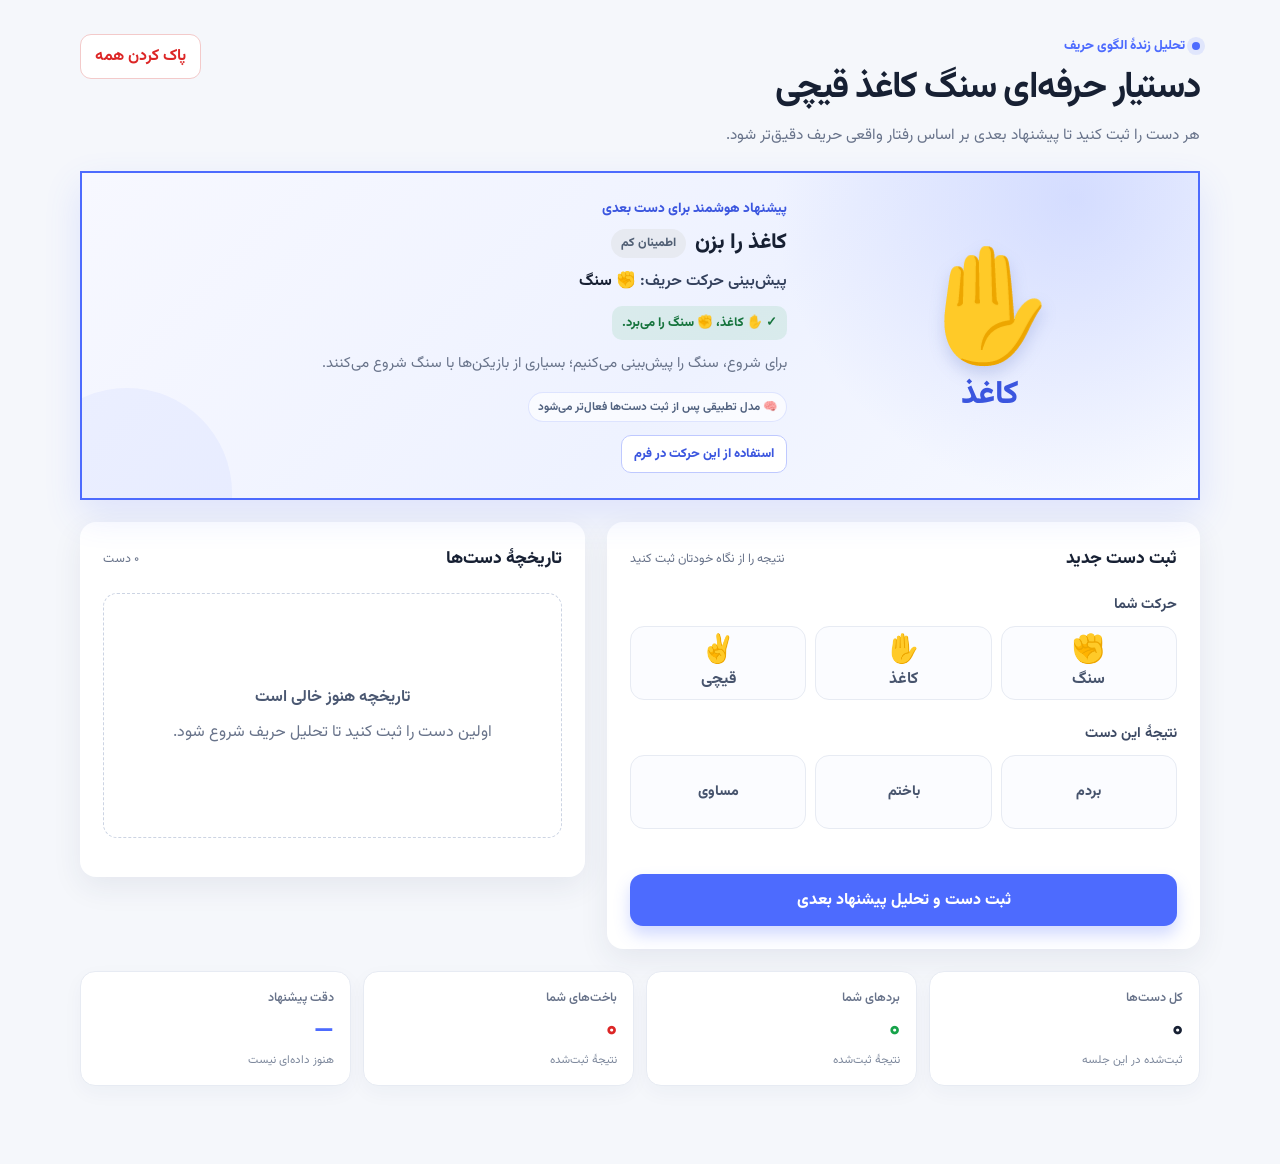
==== commit d419ba43: "Calibrate RPS prediction direction Co-authored-by: arena-agent <297053741+arena-agent@users.noreply." ====
--- a/dastyar-sang-kaghaz-gheychi.html
+++ b/dastyar-sang-kaghaz-gheychi.html
@@ -265,6 +265,39 @@
 
     .model-chip strong { color: var(--primary-dark); }
 
+    .counter-proof {
+      display: inline-flex;
+      align-items: center;
+      gap: 6px;
+      margin: 2px 0 10px;
+      padding: 7px 10px;
+      border-radius: 10px;
+      background: rgba(22, 163, 74, 0.1);
+      color: #16743d;
+      font-size: 0.79rem;
+      font-weight: 800;
+    }
+
+    .use-suggestion-button {
+      min-height: 38px;
+      margin-top: 13px;
+      padding: 8px 12px;
+      border: 1px solid #bfc9ff;
+      border-radius: 10px;
+      background: #fff;
+      color: var(--primary-dark);
+      font-size: 0.8rem;
+      font-weight: 800;
+      transition: 160ms ease;
+    }
+
+    .use-suggestion-button:hover {
+      border-color: var(--primary);
+      background: var(--primary);
+      color: #fff;
+      transform: translateY(-1px);
+    }
+
     .layout-grid {
       display: grid;
       grid-template-columns: minmax(0, 1.08fr) minmax(315px, 0.92fr);
@@ -869,9 +902,12 @@
         const total = MOVE_KEYS.reduce((sum, move) => sum + scores[move], 0);
         if (!total) return null;
 
-        const predicted = topScoredMove(scores);
-        const probability = scores[predicted] / total;
-        const evidenceFactor = Math.min(1.4, 0.6 + events.length / 4);
+        const distribution = Object.fromEntries(
+          MOVE_KEYS.map((move) => [move, scores[move] / total])
+        );
+        const predicted = topScoredMove(distribution);
+        const probability = distribution[predicted];
+        const evidenceFactor = Math.min(1.45, 0.6 + events.length / 4);
 
         return {
           id,
@@ -879,8 +915,17 @@
           predicted,
           samples: events.length,
           probability,
+          distribution,
           weight: baseWeight * (0.65 + probability) * evidenceFactor
         };
+      }
+
+      function makeSoftExpert({ id, label, predicted, samples, probability, weight }) {
+        const remainder = (1 - probability) / (MOVE_KEYS.length - 1);
+        const distribution = Object.fromEntries(
+          MOVE_KEYS.map((move) => [move, move === predicted ? probability : remainder])
+        );
+        return { id, label, predicted, samples, probability, distribution, weight };
       }
 
       function getSequenceExpert(history, order) {
@@ -909,6 +954,28 @@
         });
       }
 
+      function getPairSequenceExpert(history, order) {
+        if (history.length <= order) return null;
+        const pair = (record) => `${record.myMove}:${record.opponentMove}`;
+        const context = history.slice(-order).map(pair);
+        const events = [];
+
+        for (let index = order; index < history.length; index += 1) {
+          if (sameSequence(history.slice(index - order, index).map(pair), context)) {
+            events.push({ move: history[index].opponentMove, index });
+          }
+        }
+
+        return makeDistributionExpert({
+          id: `pair-sequence-${order}`,
+          label: `الگوی مشترک ${faNumber(order)} دست`,
+          baseWeight: order === 2 ? 2.45 : 1.8,
+          events,
+          dataLength: history.length,
+          minSamples: 2
+        });
+      }
+
       function getPriorityMarkovExpert(history) {
         if (history.length < 3) return null;
         const lastOpponentMove = history[history.length - 1].opponentMove;
@@ -923,7 +990,7 @@
         const expert = makeDistributionExpert({
           id: "priority-markov",
           label: "مارکوف اولویت‌دار",
-          baseWeight: 2.75,
+          baseWeight: 2.8,
           events,
           dataLength: history.length,
           minSamples: 2
@@ -939,13 +1006,17 @@
         const share = counts[predicted] / history.length;
         if (counts[predicted] < 3 || share < 0.45) return null;
 
+        const distribution = Object.fromEntries(
+          MOVE_KEYS.map((move) => [move, counts[move] / history.length])
+        );
         return {
           id: "priority-frequency",
           label: "فراوانی اولویت‌دار",
           predicted,
           samples: counts[predicted],
           probability: share,
-          weight: 2.15 * (0.65 + share)
+          distribution,
+          weight: 2.2 * (0.65 + share)
         };
       }
 
@@ -963,7 +1034,7 @@
         return makeDistributionExpert({
           id: "outcome",
           label: "واکنش به نتیجهٔ قبلی",
-          baseWeight: 1.4,
+          baseWeight: 1.45,
           events,
           dataLength: history.length
         });
@@ -984,7 +1055,32 @@
         return makeDistributionExpert({
           id: "outcome-move",
           label: "ترکیب حرکت و نتیجه",
-          baseWeight: 1.85,
+          baseWeight: 1.9,
+          events,
+          dataLength: history.length
+        });
+      }
+
+      function getFullStateExpert(history) {
+        if (history.length < 3) return null;
+        const last = history[history.length - 1];
+        const events = [];
+
+        for (let index = 1; index < history.length; index += 1) {
+          const prior = history[index - 1];
+          if (
+            prior.myMove === last.myMove &&
+            prior.opponentMove === last.opponentMove &&
+            prior.result === last.result
+          ) {
+            events.push({ move: history[index].opponentMove, index });
+          }
+        }
+
+        return makeDistributionExpert({
+          id: "full-state",
+          label: "وضعیت کامل دست قبل",
+          baseWeight: 2.55,
           events,
           dataLength: history.length
         });
@@ -1004,9 +1100,89 @@
         return makeDistributionExpert({
           id: "my-move",
           label: "واکنش به حرکت قبلی شما",
-          baseWeight: 1.05,
+          baseWeight: 1.1,
           events,
           dataLength: history.length
+        });
+      }
+
+      function getDirectionalExpert(history) {
+        if (history.length < 4) return null;
+        const directionScores = { repeat: 0, next: 0, previous: 0 };
+
+        for (let index = 1; index < history.length; index += 1) {
+          const from = history[index - 1].opponentMove;
+          const to = history[index].opponentMove;
+          const direction = to === from
+            ? "repeat"
+            : MOVES[from].next === to
+              ? "next"
+              : "previous";
+          const age = history.length - 1 - index;
+          directionScores[direction] += Math.pow(RECENCY_DECAY, Math.max(0, age));
+        }
+
+        const total = Object.values(directionScores).reduce((sum, value) => sum + value, 0);
+        if (!total) return null;
+        const topDirection = Object.keys(directionScores).reduce((top, direction) => {
+          return directionScores[direction] > directionScores[top] ? direction : top;
+        }, "repeat");
+        const probability = directionScores[topDirection] / total;
+        if (probability < 0.45) return null;
+
+        const lastOpponentMove = history[history.length - 1].opponentMove;
+        const targetFor = (direction) => {
+          if (direction === "repeat") return lastOpponentMove;
+          if (direction === "next") return MOVES[lastOpponentMove].next;
+          return MOVES[lastOpponentMove].beats;
+        };
+        const distribution = emptyMoveScores();
+        Object.entries(directionScores).forEach(([direction, score]) => {
+          distribution[targetFor(direction)] += score / total;
+        });
+        const predicted = topScoredMove(distribution);
+
+        return {
+          id: "directional",
+          label: "ریتم چرخه‌ای حریف",
+          predicted,
+          samples: history.length - 1,
+          probability: distribution[predicted],
+          distribution,
+          weight: 1.55 * (0.65 + distribution[predicted])
+        };
+      }
+
+      function getStreakExpert(history) {
+        if (history.length < 4) return null;
+        const lastMove = history[history.length - 1].opponentMove;
+        let currentRun = 1;
+        for (let index = history.length - 2; index >= 0; index -= 1) {
+          if (history[index].opponentMove !== lastMove) break;
+          currentRun += 1;
+        }
+        if (currentRun < 2) return null;
+
+        const events = [];
+        for (let targetIndex = 1; targetIndex < history.length; targetIndex += 1) {
+          const repeatedMove = history[targetIndex - 1].opponentMove;
+          let runLength = 1;
+          for (let cursor = targetIndex - 2; cursor >= 0; cursor -= 1) {
+            if (history[cursor].opponentMove !== repeatedMove) break;
+            runLength += 1;
+          }
+          if (repeatedMove === lastMove && runLength >= Math.min(currentRun, 3)) {
+            events.push({ move: history[targetIndex].opponentMove, index: targetIndex });
+          }
+        }
+
+        return makeDistributionExpert({
+          id: "streak",
+          label: "شکستن یا ادامهٔ زنجیره",
+          baseWeight: 1.65,
+          events,
+          dataLength: history.length,
+          minSamples: 2
         });
       }
 
@@ -1021,7 +1197,7 @@
         return makeDistributionExpert({
           id: "recent",
           label: "روند دست‌های اخیر",
-          baseWeight: 1.15,
+          baseWeight: 1.2,
           events,
           dataLength: history.length,
           minSamples: 3
@@ -1037,7 +1213,7 @@
 
         return makeDistributionExpert({
           id: "frequency",
-          label: "فراوانی کلی",
+          label: "فراوانی وزن‌دار",
           baseWeight: 0.95,
           events,
           dataLength: history.length,
@@ -1057,14 +1233,14 @@
           label = "تغییر پس از باخت حریف";
         }
 
-        return {
+        return makeSoftExpert({
           id: "psychology",
           label,
           predicted,
           samples: 1,
-          probability: 1,
+          probability: 0.54,
           weight: 0.8
-        };
+        });
       }
 
       function getBaseExpertPredictions(history) {
@@ -1073,17 +1249,23 @@
         return [
           getPriorityMarkovExpert(compactHistory),
           getPriorityFrequencyExpert(compactHistory),
+          getPairSequenceExpert(compactHistory, 2),
+          getPairSequenceExpert(compactHistory, 1),
+          getFullStateExpert(compactHistory),
           getSequenceExpert(compactHistory, 3),
           getSequenceExpert(compactHistory, 2),
           getSequenceExpert(compactHistory, 1),
           getOutcomeMoveExpert(compactHistory),
           getOutcomeExpert(compactHistory),
           getMyMoveExpert(compactHistory),
+          getDirectionalExpert(compactHistory),
+          getStreakExpert(compactHistory),
           getRecentExpert(compactHistory),
           getFrequencyExpert(compactHistory),
           getPsychologyExpert(compactHistory)
         ].filter(Boolean);
       }
+
 
       function getExpertPerformance(history) {
         const performance = {};
@@ -1117,7 +1299,65 @@
         };
       }
 
-      // موتور ترکیبی تطبیقی: دنباله‌ها، روند تازه، نتیجهٔ قبلی و دقت گذشتهٔ هر الگو را هم‌زمان وزن می‌دهد.
+      function normalizedEntropy(distribution) {
+        const rawEntropy = -MOVE_KEYS.reduce((sum, move) => {
+          const probability = distribution[move];
+          return probability > 0 ? sum + probability * Math.log(probability) : sum;
+        }, 0);
+        return rawEntropy / Math.log(MOVE_KEYS.length);
+      }
+
+      function getPredictionCalibration(history, rawPrediction) {
+        const records = history
+          .slice(-18)
+          .filter((record) => record.suggestion && MOVES[record.suggestion.predicted]);
+        const emptyCalibration = {
+          active: false,
+          predicted: rawPrediction,
+          direction: "same",
+          share: 0,
+          samples: records.length
+        };
+        if (records.length < 5) return emptyCalibration;
+
+        const directionScores = { same: 0, next: 0, previous: 0 };
+        records.forEach((record, index) => {
+          const oldPrediction = record.suggestion.predicted;
+          const actual = record.opponentMove;
+          const direction = actual === oldPrediction
+            ? "same"
+            : actual === MOVES[oldPrediction].next
+              ? "next"
+              : "previous";
+          const age = records.length - 1 - index;
+          directionScores[direction] += Math.pow(0.88, age);
+        });
+
+        const total = Object.values(directionScores).reduce((sum, value) => sum + value, 0);
+        const direction = Object.keys(directionScores).reduce((top, item) => {
+          return directionScores[item] > directionScores[top] ? item : top;
+        }, "same");
+        const share = directionScores[direction] / total;
+        const directShare = directionScores.same / total;
+
+        if (direction === "same" || share < 0.55 || share - directShare < 0.15) {
+          return { ...emptyCalibration, share, directShare };
+        }
+
+        const predicted = direction === "next"
+          ? MOVES[rawPrediction].next
+          : MOVES[rawPrediction].beats;
+        return {
+          active: true,
+          predicted,
+          direction,
+          share,
+          directShare,
+          samples: records.length
+        };
+      }
+
+      // موتور ترکیبی تطبیقی: زمینهٔ دو بازیکن، مارکوف چندمرحله‌ای، روند اخیر و دقت هر الگو را هم‌زمان کالیبره می‌کند.
       function computeSuggestion(history) {
         if (history.length === 0) {
           return suggestionFromPrediction(
@@ -1125,67 +1365,107 @@
             "low",
             "برای شروع، سنگ را پیش‌بینی می‌کنیم؛ بسیاری از بازیکن‌ها با سنگ شروع می‌کنند.",
             "شروع بازی",
-            { expertCount: 0, voteShare: 0, agreement: 0, margin: 0, window: 0 }
+            {
+              expertCount: 0,
+              voteShare: 0,
+              agreement: 0,
+              margin: 0,
+              entropy: 1,
+              window: 0,
+              calibration: { active: false, samples: 0 },
+              distribution: { rock: 1 / 3, paper: 1 / 3, scissors: 1 / 3 }
+            }
           );
         }
 
         const compactHistory = history.slice(-ANALYSIS_WINDOW);
         const experts = getBaseExpertPredictions(compactHistory);
         const performance = getExpertPerformance(compactHistory);
-        const votes = emptyMoveScores();
+        const posterior = emptyMoveScores();
         const contributors = Object.fromEntries(MOVE_KEYS.map((move) => [move, []]));
 
         experts.forEach((expert) => {
           const score = performance[expert.id];
-          const adaptiveMultiplier = score && score.total >= 3
-            ? 0.6 + score.correct / score.total
+          const accuracy = score && score.total ? score.correct / score.total : null;
+          const adaptiveMultiplier = score && score.total >= 4
+            ? Math.max(0.35, Math.min(1.7, 0.35 + 1.35 * accuracy))
             : 1;
           const effectiveWeight = expert.weight * adaptiveMultiplier;
-
-          votes[expert.predicted] += effectiveWeight;
-          contributors[expert.predicted].push({
+          const distribution = expert.distribution || makeSoftExpert({
             ...expert,
-            effectiveWeight,
-            accuracy: score && score.total ? score.correct / score.total : null,
-            tested: score ? score.total : 0
+            probability: expert.probability || 0.5
+          }).distribution;
+
+          MOVE_KEYS.forEach((move) => {
+            const contribution = effectiveWeight * distribution[move];
+            posterior[move] += contribution;
+            if (contribution > 0) {
+              contributors[move].push({
+                ...expert,
+                contribution,
+                effectiveWeight,
+                accuracy,
+                tested: score ? score.total : 0
+              });
+            }
           });
         });
 
-        const predicted = topScoredMove(votes);
+        const totalWeight = MOVE_KEYS.reduce((sum, move) => sum + posterior[move], 0) || 1;
+        const distribution = Object.fromEntries(
+          MOVE_KEYS.map((move) => [move, posterior[move] / totalWeight])
+        );
+        const rawPrediction = topScoredMove(distribution);
+        const calibration = getPredictionCalibration(history, rawPrediction);
+        const predicted = calibration.predicted;
         const orderedScores = [...MOVE_KEYS]
-          .map((move) => ({ move, score: votes[move] }))
+          .map((move) => ({ move, score: distribution[move] }))
           .sort((left, right) => right.score - left.score);
-        const totalWeight = orderedScores.reduce((sum, item) => sum + item.score, 0) || 1;
-        const voteShare = votes[predicted] / totalWeight;
-        const margin = (orderedScores[0].score - orderedScores[1].score) / totalWeight;
-        const agreeingExperts = contributors[predicted];
+        const rawVoteShare = distribution[rawPrediction];
+        const voteShare = calibration.active
+          ? rawVoteShare * 0.4 + calibration.share * 0.6
+          : rawVoteShare;
+        const margin = orderedScores[0].score - orderedScores[1].score;
+        const agreeingExperts = experts.filter((expert) => expert.predicted === rawPrediction);
         const agreement = experts.length ? agreeingExperts.length / experts.length : 0;
         const evidence = agreeingExperts.reduce((sum, expert) => sum + expert.samples, 0);
+        const entropy = normalizedEntropy(distribution);
 
         let confidence = "low";
         if (
-          compactHistory.length >= 6 &&
-          agreeingExperts.length >= 3 &&
-          voteShare >= 0.66 &&
-          margin >= 0.16
+          compactHistory.length >= 9 &&
+          agreeingExperts.length >= 4 &&
+          voteShare >= 0.52 &&
+          margin >= 0.12 &&
+          entropy <= 0.9
         ) {
           confidence = "high";
         } else if (
-          compactHistory.length >= 3 &&
+          compactHistory.length >= 4 &&
           agreeingExperts.length >= 2 &&
-          voteShare >= 0.5
+          voteShare >= 0.4 &&
+          margin >= 0.05 &&
+          entropy <= 0.97
         ) {
           confidence = "medium";
         }
 
-        const strongestContributors = [...agreeingExperts]
-          .sort((left, right) => right.effectiveWeight - left.effectiveWeight)
-          .slice(0, 2);
-        const source = strongestContributors.map((expert) => expert.label).join(" و ") || "تحلیل پایه";
-        const adaptiveDetails = strongestContributors
-          .filter((expert) => expert.tested >= 3)
-          .map((expert) => `${expert.label} با دقت ${faPercent((expert.accuracy || 0) * 100)}`);
-        const reason = `مدل ترکیبی از ${faNumber(experts.length)} الگوی هم‌زمان استفاده کرد و «${MOVES[predicted].name}» را محتمل‌تر دانست. ${source ? `بیشترین وزن از ${source} است.` : ""}${adaptiveDetails.length ? ` وزن این الگو بر اساس عملکرد گذشته تنظیم شده است.` : ""}`;
+        const strongestContributors = [...contributors[rawPrediction]]
+          .sort((left, right) => right.contribution - left.contribution)
+          .slice(0, 3);
+        const baseSource = strongestContributors.map((expert) => expert.label).join("، ") || "تحلیل پایه";
+        const source = calibration.active ? `${baseSource} + اصلاح جهت خودکار` : baseSource;
+        const calibratedExperts = strongestContributors.filter((expert) => expert.tested >= 4);
+        const uncertaintyText = entropy > 0.92
+          ? " الگوی حریف پراکنده است؛ برای این دست اطمینان محافظه‌کارانه نگه داشته شد."
+          : "";
+        const adaptationText = calibratedExperts.length
+          ? " وزن الگوهای برتر با دقت واقعی آن‌ها در دست‌های اخیر تنظیم شده است."
+          : "";
+        const calibrationText = calibration.active
+          ? ` جهت مدل با بررسی ${faNumber(calibration.samples)} پیش‌بینی اخیر، یک گام ${calibration.direction === "next" ? "به جلو" : "به عقب"} اصلاح شد.`
+          : "";
+        const reason = `موتور تطبیقی ${faNumber(experts.length)} الگو را با هم ترکیب کرد و احتمال «${MOVES[predicted].name}» را ${faPercent(voteShare * 100)} برآورد کرد. بیشترین سیگنال‌ها: ${baseSource}.${adaptationText}${calibrationText}${uncertaintyText}`;
 
         return suggestionFromPrediction(
           predicted,
@@ -1197,8 +1477,12 @@
             voteShare,
             agreement,
             margin,
+            entropy,
             evidence,
             window: compactHistory.length,
+            rawPrediction,
+            calibration,
+            distribution,
             contributors: strongestContributors
           }
         );
@@ -1236,13 +1520,18 @@
         const suggested = MOVES[suggestion.suggested];
         const predicted = MOVES[suggestion.predicted];
         const confidence = CONFIDENCE_INFO[suggestion.confidence];
-        const model = suggestion.model || { expertCount: 0, voteShare: 0, agreement: 0, window: 0 };
+        const model = suggestion.model || { expertCount: 0, voteShare: 0, agreement: 0, window: 0, calibration: { active: false } };
+        const calibrationChip = model.calibration && model.calibration.active
+          ? `<span class="model-chip">🧭 اصلاح جهت <strong>فعال</strong></span>`
+          : "";
         const modelMeta = model.expertCount
           ? `
               <div class="model-meta" aria-label="جزئیات مدل تطبیقی">
                 <span class="model-chip">🧠 <strong>${faNumber(model.expertCount)}</strong> الگوی فعال</span>
+                <span class="model-chip">احتمال برتر <strong>${faPercent(model.voteShare * 100)}</strong></span>
                 <span class="model-chip">توافق مدل‌ها <strong>${faPercent(model.agreement * 100)}</strong></span>
                 <span class="model-chip">دادهٔ مؤثر <strong>${faNumber(model.window)}</strong> دست</span>
+                ${calibrationChip}
               </div>`
           : `<div class="model-meta"><span class="model-chip">🧠 مدل تطبیقی پس از ثبت دست‌ها فعال‌تر می‌شود</span></div>`;
 
@@ -1260,8 +1549,10 @@
               <span class="confidence-badge ${confidence.className}">${confidence.label}</span>
             </div>
             <p class="prediction-line">پیش‌بینی حرکت حریف: <strong>${predicted.emoji} ${predicted.name}</strong></p>
+            <p class="counter-proof">✓ ${suggested.emoji} ${suggested.name}، ${predicted.emoji} ${predicted.name} را می‌برد.</p>
             <p class="suggestion-reason">${suggestion.reason}</p>
             ${modelMeta}
+            <button class="use-suggestion-button" type="button" data-use-suggestion="${suggestion.suggested}">استفاده از این حرکت در فرم</button>
           </div>`;
       }
 
@@ -1325,7 +1616,15 @@
         const recentCorrect = recentRecords.filter((record) => record.suggestionCorrect).length;
 
         if (model && model.expertCount >= 2) {
-          insights.push(`مدل تطبیقی اکنون ${faNumber(model.expertCount)} الگو را هم‌زمان وزن می‌دهد؛ توافق مدل‌ها روی پیشنهاد فعلی ${faPercent(model.agreement * 100)} است.`);
+          insights.push(`مدل تطبیقی اکنون ${faNumber(model.expertCount)} الگو را هم‌زمان وزن می‌دهد؛ احتمال برتر ${faPercent(model.voteShare * 100)} و توافق مدل‌ها ${faPercent(model.agreement * 100)} است.`);
+          if (model.entropy > 0.92) {
+            insights.push("حرکت‌های حریف پراکندگی زیادی دارند و به رفتار تصادفی نزدیک‌اند؛ مدل عمداً اطمینان پیشنهاد را پایین نگه می‌دارد.");
+          } else {
+            insights.push(`ثبات الگوی فعلی حریف ${faPercent((1 - model.entropy) * 100)} است؛ هرچه این مقدار بالاتر باشد، تحلیل قابل اتکاتر است.`);
+          }
+          if (model.calibration && model.calibration.active) {
+            insights.push(`اصلاح جهت خودکار فعال است: در ${faPercent(model.calibration.share * 100)} از ${faNumber(model.calibration.samples)} پیش‌بینی اخیر، حرکت واقعی حریف یک گام ${model.calibration.direction === "next" ? "جلوتر" : "عقب‌تر"} از پیش‌بینی خام بوده است.`);
+          }
         }
 
         if (recentRecords.length >= 3) {
@@ -1335,9 +1634,19 @@
         const counts = countMoves(state.history);
         const topMove = getTopMove(state.history);
         const topRate = counts[topMove] / state.history.length;
+        const ownCounts = Object.fromEntries(MOVE_KEYS.map((move) => [move, 0]));
+        state.history.forEach((record) => { ownCounts[record.myMove] += 1; });
+        const ownTopMove = MOVE_KEYS.reduce((top, move) => {
+          return ownCounts[move] > ownCounts[top] ? move : top;
+        }, MOVE_KEYS[0]);
+        const ownTopRate = ownCounts[ownTopMove] / state.history.length;
 
         if (topRate >= 0.4) {
           insights.push(`پرتکرارترین حرکت حریف «${MOVES[topMove].emoji} ${MOVES[topMove].name}» است؛ ${faPercent(topRate * 100)} از همهٔ دست‌ها.`);
+        }
+
+        if (state.history.length >= 5 && ownTopRate >= 0.5) {
+          insights.push(`شما «${MOVES[ownTopMove].emoji} ${MOVES[ownTopMove].name}» را در ${faPercent(ownTopRate * 100)} دست‌ها زده‌اید؛ حریف انسانی ممکن است این عادت را یاد بگیرد، پس پیشنهاد مدل را دقیق اجرا کنید.`);
         }
 
         const opponentWinTransitions = [];
@@ -1465,6 +1774,15 @@
         elements.formMessage.textContent = message;
       }
 
+      elements.suggestion.addEventListener("click", (event) => {
+        const button = event.target.closest("[data-use-suggestion]");
+        if (!button) return;
+        state.form.myMove = button.dataset.useSuggestion;
+        setFormMessage("");
+        renderForm();
+        showToast(`حرکت «${MOVES[state.form.myMove].name}» در فرم انتخاب شد؛ بعد از بازی نتیجه را ثبت کنید.`, "info");
+      });
+
       elements.myMoveSelector.addEventListener("click", (event) => {
         const button = event.target.closest("[data-own]");
         if (!button) return;
@@ -1502,6 +1820,11 @@
         const opponentMove = getResolvedOpponent();
         const previousSuggestion = state.currentSuggestion;
         const suggestionCorrect = MOVES[previousSuggestion.suggested].beats === opponentMove;
+        const suggestionOutcome = suggestionCorrect
+          ? "win"
+          : previousSuggestion.suggested === opponentMove
+            ? "draw"
+            : "loss";
         const record = {
           id: `${Date.now()}-${Math.random().toString(16).slice(2)}`,
           timestamp: Date.now(),
@@ -1509,7 +1832,8 @@
           opponentMove,
           result: state.form.result,
           suggestion: previousSuggestion,
-          suggestionCorrect
+          suggestionCorrect,
+          suggestionOutcome
         };
 
         state.history.push(record);
@@ -1520,8 +1844,10 @@
 
         if (suggestionCorrect) {
           showToast(`پیشنهاد قبلی درست بود؛ «${MOVES[previousSuggestion.suggested].name}» حرکت حریف را می‌برد.`, "success");
+        } else if (suggestionOutcome === "draw") {
+          showToast("پیشنهاد قبلی با حرکت حریف مساوی شد؛ مدل جهت دست بعدی را دوباره کالیبره کرد.", "info");
         } else {
-          showToast("پیشنهاد قبلی حریف را نمی‌برد؛ الگوی جدید برای دست بعدی محاسبه شد.", "error");
+          showToast("پیشنهاد قبلی مقابل حرکت حریف باخت؛ مدل الگو و جهت پیش‌بینی را دوباره کالیبره کرد.", "error");
         }
       });
 
